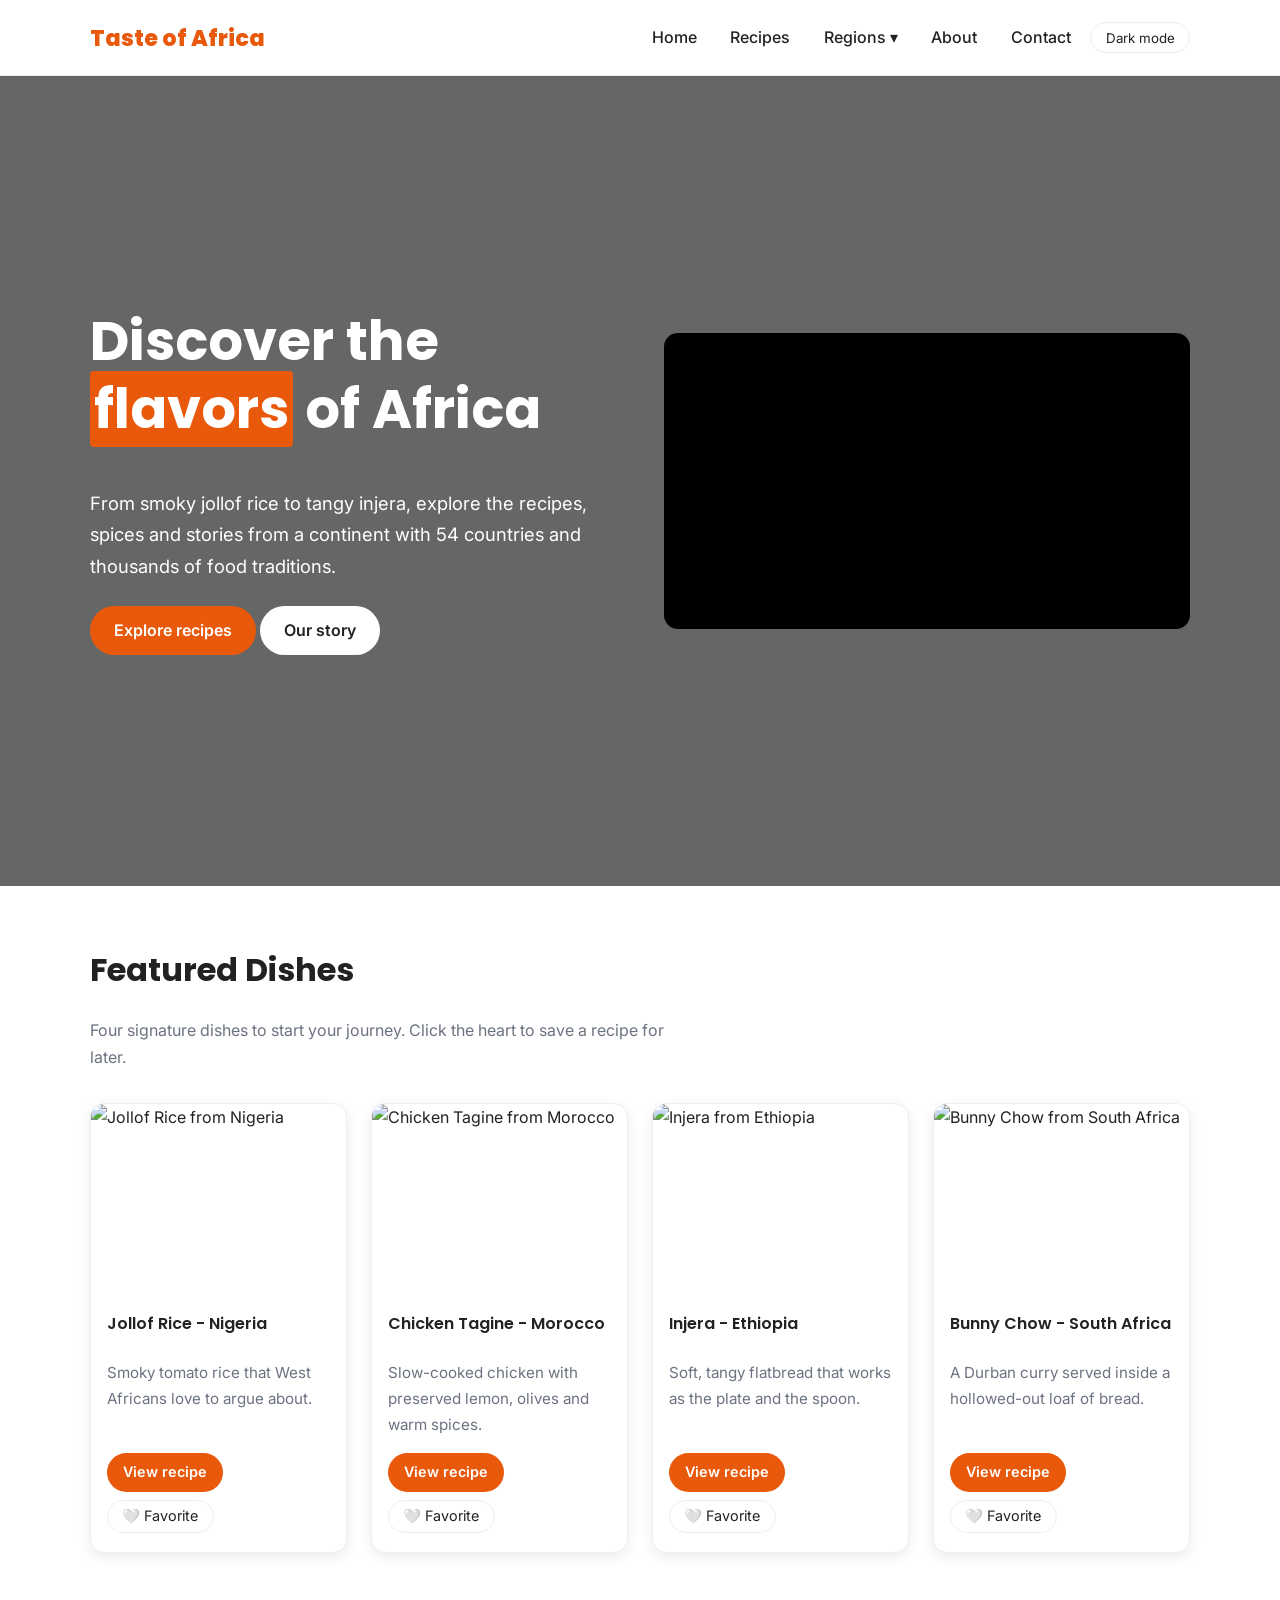
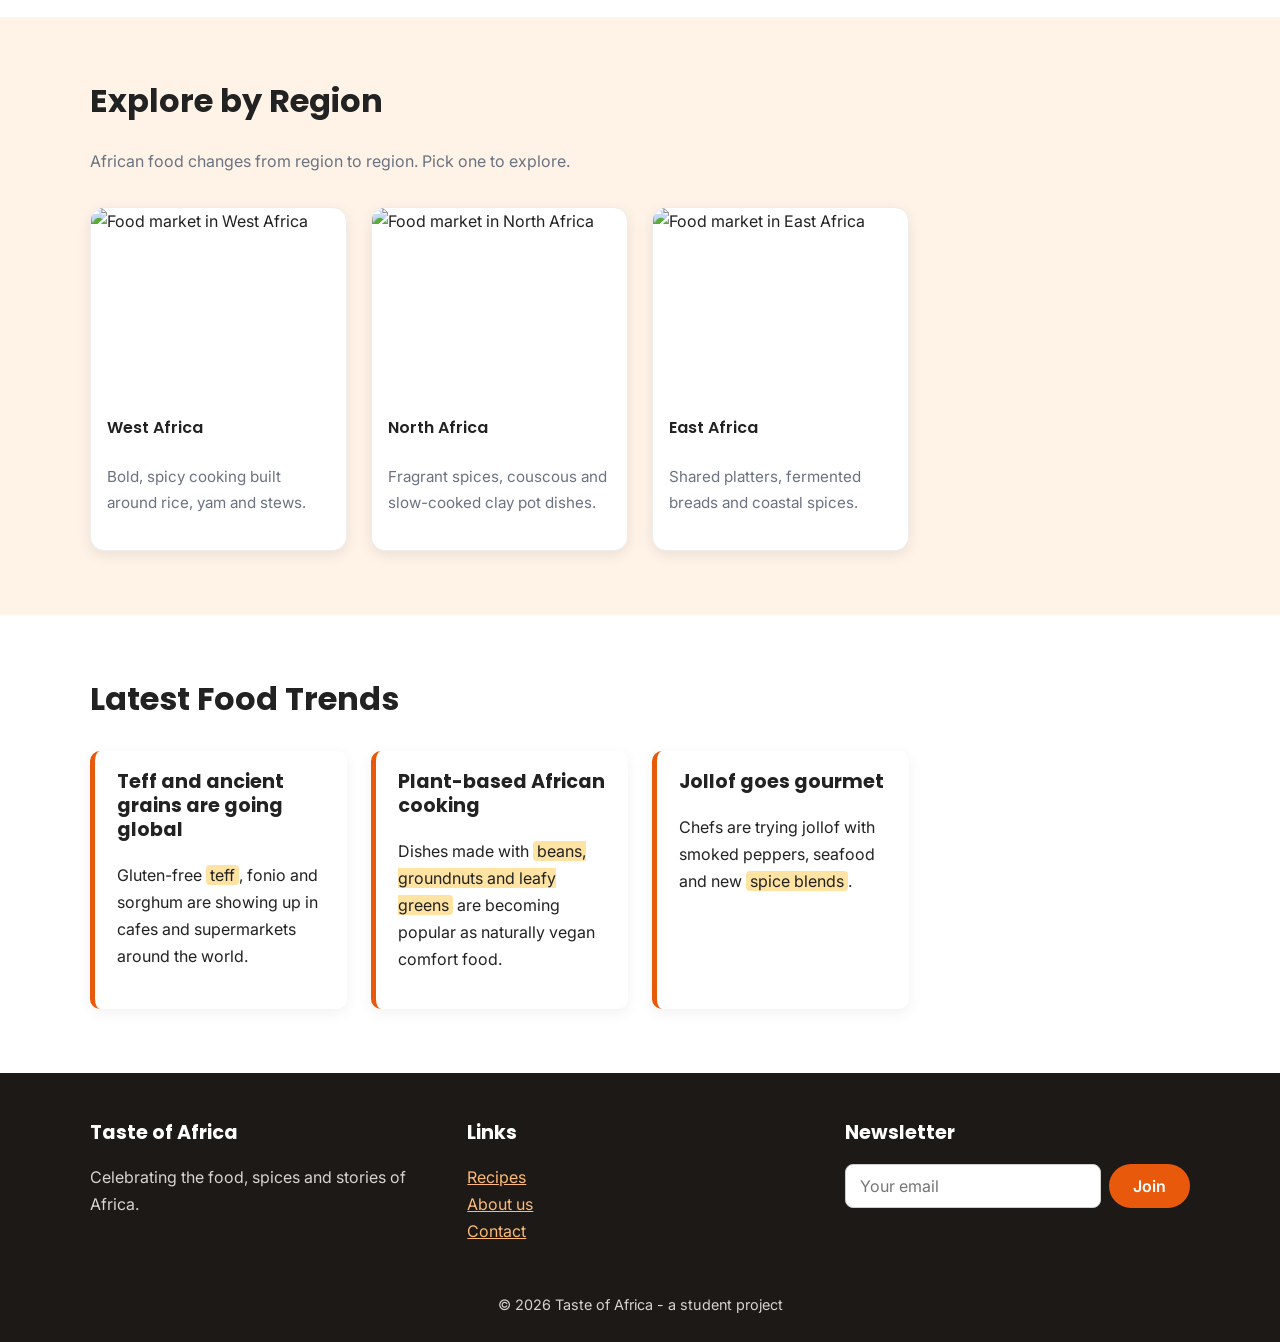
==== index.html @ e361327b "Add website files" ====
<!DOCTYPE html>
<html lang="en">
<head>
  <meta charset="UTF-8">
  <meta name="viewport" content="width=device-width, initial-scale=1.0">
  <title>Home | Taste of Africa</title>
  <link rel="stylesheet" href="styles.css">
</head>
<body>
  <header>
    <div class="container nav-bar">
      <a href="index.html" class="logo">Taste of Africa</a>
      <nav>
        <ul>
          <li><a href="index.html">Home</a></li>
          <li><a href="recipes.html">Recipes</a></li>
          <li class="dropdown">
            <a href="west-africa.html">Regions &#9662;</a>
            <ul class="dropdown-menu">
            <li><a href="west-africa.html">West Africa</a></li>
            <li><a href="north-africa.html">North Africa</a></li>
            <li><a href="east-africa.html">East Africa</a></li>
            <li><a href="southern-africa.html">Southern Africa</a></li>
            </ul>
          </li>
          <li><a href="about.html">About</a></li>
          <li><a href="contact.html">Contact</a></li>
          <li><button id="dark-btn" type="button">Dark mode</button></li>
        </ul>
      </nav>
    </div>
  </header>

  <main>
    <section class="hero">
      <div class="container hero-content">
        <div>
          <h1>Discover the <mark>flavors</mark> of Africa</h1>
          <p>From smoky jollof rice to tangy injera, explore the recipes, spices and stories from a continent with 54 countries and thousands of food traditions.</p>
          <a href="recipes.html" class="btn">Explore recipes</a>
          <a href="about.html" class="btn btn-light">Our story</a>
        </div>
        <div class="video-box">
          <iframe src="https://www.youtube.com/embed/VIDEO_ID_INTRO" title="Introduction to African food culture" allowfullscreen></iframe>
        </div>
      </div>
    </section>

    <section>
      <div class="container">
        <h2>Featured Dishes</h2>
        <p class="subtitle">Four signature dishes to start your journey. Click the heart to save a recipe for later.</p>
        <div class="grid">
        <article class="card recipe-card" data-region="west-africa" data-id="jollof-rice">
          <figure>
            <img src="https://loremflickr.com/800/600/jollof,rice?lock=21" alt="Jollof Rice from Nigeria">
            <figcaption>Jollof Rice - Nigeria</figcaption>
          </figure>
          <div class="card-body">
            <p>Smoky tomato rice that West Africans love to argue about.</p>
            <div class="card-buttons">
              <a href="jollof-rice.html" class="btn small-btn">View recipe</a>
              <button type="button" class="fav-btn" data-id="jollof-rice">🤍 Favorite</button>
            </div>
          </div>
        </article>
        <article class="card recipe-card" data-region="north-africa" data-id="chicken-tagine">
          <figure>
            <img src="https://loremflickr.com/800/600/tagine,morocco?lock=22" alt="Chicken Tagine from Morocco">
            <figcaption>Chicken Tagine - Morocco</figcaption>
          </figure>
          <div class="card-body">
            <p>Slow-cooked chicken with preserved lemon, olives and warm spices.</p>
            <div class="card-buttons">
              <a href="chicken-tagine.html" class="btn small-btn">View recipe</a>
              <button type="button" class="fav-btn" data-id="chicken-tagine">🤍 Favorite</button>
            </div>
          </div>
        </article>
        <article class="card recipe-card" data-region="east-africa" data-id="injera">
          <figure>
            <img src="https://loremflickr.com/800/600/injera,ethiopian,food?lock=23" alt="Injera from Ethiopia">
            <figcaption>Injera - Ethiopia</figcaption>
          </figure>
          <div class="card-body">
            <p>Soft, tangy flatbread that works as the plate and the spoon.</p>
            <div class="card-buttons">
              <a href="injera.html" class="btn small-btn">View recipe</a>
              <button type="button" class="fav-btn" data-id="injera">🤍 Favorite</button>
            </div>
          </div>
        </article>
        <article class="card recipe-card" data-region="southern-africa" data-id="bunny-chow">
          <figure>
            <img src="https://loremflickr.com/800/600/curry,bread?lock=24" alt="Bunny Chow from South Africa">
            <figcaption>Bunny Chow - South Africa</figcaption>
          </figure>
          <div class="card-body">
            <p>A Durban curry served inside a hollowed-out loaf of bread.</p>
            <div class="card-buttons">
              <a href="bunny-chow.html" class="btn small-btn">View recipe</a>
              <button type="button" class="fav-btn" data-id="bunny-chow">🤍 Favorite</button>
            </div>
          </div>
        </article>
        </div>
      </div>
    </section>

    <section class="section-soft">
      <div class="container">
        <h2>Explore by Region</h2>
        <p class="subtitle">African food changes from region to region. Pick one to explore.</p>
        <div class="grid">
        <a href="west-africa.html" class="card region-card">
          <figure>
            <img src="https://loremflickr.com/800/600/west,africa,market?lock=31" alt="Food market in West Africa">
            <figcaption>West Africa</figcaption>
          </figure>
          <div class="card-body"><p>Bold, spicy cooking built around rice, yam and stews.</p></div>
        </a>
        <a href="north-africa.html" class="card region-card">
          <figure>
            <img src="https://loremflickr.com/800/600/moroccan,market,spices?lock=32" alt="Food market in North Africa">
            <figcaption>North Africa</figcaption>
          </figure>
          <div class="card-body"><p>Fragrant spices, couscous and slow-cooked clay pot dishes.</p></div>
        </a>
        <a href="east-africa.html" class="card region-card">
          <figure>
            <img src="https://loremflickr.com/800/600/ethiopia,food,market?lock=33" alt="Food market in East Africa">
            <figcaption>East Africa</figcaption>
          </figure>
          <div class="card-body"><p>Shared platters, fermented breads and coastal spices.</p></div>
        </a>
        </div>
      </div>
    </section>

    <section>
      <div class="container">
        <h2>Latest Food Trends</h2>
        <div class="grid">
        <article class="trend">
          <h3>Teff and ancient grains are going global</h3>
          <p>Gluten-free <mark>teff</mark>, fonio and sorghum are showing up in cafes and supermarkets around the world.</p>
        </article>
        <article class="trend">
          <h3>Plant-based African cooking</h3>
          <p>Dishes made with <mark>beans, groundnuts and leafy greens</mark> are becoming popular as naturally vegan comfort food.</p>
        </article>
        <article class="trend">
          <h3>Jollof goes gourmet</h3>
          <p>Chefs are trying jollof with smoked peppers, seafood and new <mark>spice blends</mark>.</p>
        </article>
        </div>
      </div>
    </section>
  </main>

  <footer>
    <div class="container footer-grid">
      <div>
        <h3>Taste of Africa</h3>
        <p>Celebrating the food, spices and stories of Africa.</p>
      </div>
      <div>
        <h3>Links</h3>
        <p><a href="recipes.html">Recipes</a><br><a href="about.html">About us</a><br><a href="contact.html">Contact</a></p>
      </div>
      <div>
        <h3>Newsletter</h3>
        <form id="newsletter-form" class="newsletter">
          <label for="newsletter-email" style="display:none">Email</label>
          <input type="email" id="newsletter-email" placeholder="Your email" required>
          <button type="submit" class="btn">Join</button>
        </form>
        <p id="newsletter-message"></p>
      </div>
    </div>
    <p class="copyright">&copy; 2026 Taste of Africa - a student project</p>
  </footer>

  <script src="script.js"></script>
</body>
</html>
---- styles.css ----
/* Taste of Africa - styles.css */

/* Google Fonts: Poppins for headings, Inter for body text */
@import url('https://fonts.googleapis.com/css2?family=Inter:wght@400;500;600&family=Poppins:wght@600;700;800&display=swap');

/* ---------- colors (change them here and the whole site changes) ---------- */
:root {
  --accent: #e8590c;      /* burnt orange, like spice */
  --accent-dark: #c2410c;
  --soft: #fff3e8;        /* light orange background */
  --bg: #ffffff;
  --card: #ffffff;
  --text: #222222;
  --gray: #6b7280;
  --border: #eeeeee;
}

/* dark mode colors - the "dark" class is added to <body> by script.js */
body.dark {
  --soft: #2a211b;
  --bg: #161210;
  --card: #211a16;
  --text: #f3f3f3;
  --gray: #b5aca6;
  --border: #3a2f28;
}

/* ---------- basic styles ---------- */
* {
  box-sizing: border-box;
}

body {
  margin: 0;
  font-family: 'Inter', sans-serif;
  font-size: 1rem;
  line-height: 1.7;
  color: var(--text);
  background: var(--bg);
}

h1, h2, h3 {
  font-family: 'Poppins', sans-serif;
  line-height: 1.25;
  margin-top: 0;
}

h1 { font-size: 2.8rem; }
h2 { font-size: 2rem; }
h3 { font-size: 1.2rem; }

a { color: var(--accent); }

img {
  max-width: 100%;
  display: block;
}

.container {
  width: 90%;
  max-width: 1100px;
  margin: 0 auto;
}

section {
  padding: 4rem 0;
}

.section-soft {
  background: var(--soft);
}

.subtitle {
  color: var(--gray);
  max-width: 600px;
}

/* highlighted words (<mark>) */
mark {
  background: #ffe3a3;
  color: #222;
  padding: 0 4px;
  border-radius: 4px;
}

/* ---------- header and navigation ---------- */
header {
  background: var(--bg);
  border-bottom: 1px solid var(--border);
  position: sticky;
  top: 0;
  z-index: 10;
}

.nav-bar {
  display: flex;
  justify-content: space-between;
  align-items: center;
  padding: 1rem 0;
  flex-wrap: wrap;
}

.logo {
  font-family: 'Poppins', sans-serif;
  font-weight: 800;
  font-size: 1.4rem;
  color: var(--accent);
  text-decoration: none;
}

nav ul {
  list-style: none;
  margin: 0;
  padding: 0;
  display: flex;
  gap: 0.3rem;
  align-items: center;
  flex-wrap: wrap;
}

nav a {
  display: block;
  padding: 0.5rem 0.9rem;
  color: var(--text);
  text-decoration: none;
  font-weight: 500;
  border-radius: 6px;
}

/* hover effect for the menu */
nav a:hover {
  color: var(--accent);
  background: var(--soft);
  text-decoration: underline;
}

/* dropdown menu for the regions */
.dropdown {
  position: relative;
}

.dropdown-menu {
  display: none;
  position: absolute;
  top: 100%;
  left: 0;
  min-width: 180px;
  background: var(--card);
  border: 1px solid var(--border);
  border-radius: 8px;
  box-shadow: 0 6px 20px rgba(0, 0, 0, 0.12);
  padding: 0.4rem;
  flex-direction: column;
  align-items: stretch;
}

.dropdown:hover .dropdown-menu,
.dropdown:focus-within .dropdown-menu {
  display: flex;
}

#dark-btn {
  background: none;
  border: 1px solid var(--border);
  color: var(--text);
  border-radius: 20px;
  padding: 0.4rem 0.9rem;
  cursor: pointer;
  font-family: inherit;
}

/* ---------- buttons ---------- */
.btn {
  display: inline-block;
  background: var(--accent);
  color: white;
  border: none;
  padding: 0.7rem 1.5rem;
  border-radius: 30px;
  font-family: inherit;
  font-size: 1rem;
  font-weight: 600;
  text-decoration: none;
  cursor: pointer;
}

.btn:hover {
  background: var(--accent-dark);
}

.btn-light {
  background: white;
  color: #222;
}

.btn-light:hover {
  background: #eeeeee;
}

/* ---------- hero (home page) ---------- */
.hero {
  min-height: 90vh;
  display: flex;
  align-items: center;
  color: white;
  /* dark overlay on top of the background image */
  background: linear-gradient(rgba(0, 0, 0, 0.6), rgba(0, 0, 0, 0.6)),
    url('https://loremflickr.com/1600/900/african,food?lock=11') center / cover;
}

.hero-content {
  display: grid;
  grid-template-columns: 1fr 1fr;
  gap: 3rem;
  align-items: center;
}

.hero h1 {
  font-size: 3.4rem;
}

.hero p {
  font-size: 1.15rem;
  margin-bottom: 1.5rem;
}

.hero mark {
  background: var(--accent);
  color: white;
}

/* ---------- videos and maps ---------- */
.video-box,
.map-box {
  position: relative;
  width: 100%;
  padding-bottom: 56.25%;   /* keeps a 16:9 shape on every screen */
  border-radius: 14px;
  overflow: hidden;
  background: black;
}

.map-box {
  padding-bottom: 65%;
}

.video-box iframe,
.map-box iframe {
  position: absolute;
  top: 0;
  left: 0;
  width: 100%;
  height: 100%;
  border: 0;
}

/* ---------- cards ---------- */
.grid {
  display: grid;
  grid-template-columns: repeat(auto-fill, minmax(250px, 1fr));
  gap: 1.5rem;
  margin-top: 2rem;
}

.card {
  background: var(--card);
  border: 1px solid var(--border);
  border-radius: 14px;
  overflow: hidden;
  box-shadow: 0 4px 14px rgba(0, 0, 0, 0.08);
  display: flex;
  flex-direction: column;
}

.card:hover {
  box-shadow: 0 10px 24px rgba(0, 0, 0, 0.16);
}

.card figure {
  margin: 0;
}

.card img {
  width: 100%;
  height: 190px;
  object-fit: cover;
}

.card figcaption {
  font-family: 'Poppins', sans-serif;
  font-weight: 600;
  padding: 1rem 1rem 0;
}

.card-body {
  padding: 0.5rem 1rem 1.2rem;
  display: flex;
  flex-direction: column;
  flex: 1;
}

.card-body p {
  color: var(--gray);
  font-size: 0.95rem;
  flex: 1;
}

.card-buttons {
  display: flex;
  gap: 0.5rem;
  align-items: center;
  flex-wrap: wrap;
}

.small-btn {
  padding: 0.45rem 1rem;
  font-size: 0.9rem;
}

/* hidden is added by the filter in script.js */
.hidden {
  display: none;
}

.region-card {
  text-decoration: none;
  color: var(--text);
}

/* ---------- favorite button ---------- */
.fav-btn {
  background: none;
  border: 1px solid var(--border);
  color: var(--text);
  border-radius: 30px;
  padding: 0.4rem 0.9rem;
  cursor: pointer;
  font-family: inherit;
  font-size: 0.9rem;
}

.fav-btn.active {
  background: #ffe3e3;
  border-color: #e03131;
  color: #c92a2a;
}

/* ---------- filter buttons ---------- */
.filters {
  display: flex;
  flex-wrap: wrap;
  gap: 0.6rem;
  margin-top: 1.5rem;
}

.filter-btn {
  background: var(--card);
  color: var(--text);
  border: 1px solid var(--border);
  padding: 0.5rem 1.1rem;
  border-radius: 30px;
  cursor: pointer;
  font-family: inherit;
  font-size: 0.95rem;
}

.filter-btn:hover {
  border-color: var(--accent);
}

.filter-btn.active {
  background: var(--accent);
  border-color: var(--accent);
  color: white;
}

/* ---------- trends (home) ---------- */
.trend {
  background: var(--card);
  border-left: 5px solid var(--accent);
  border-radius: 10px;
  padding: 1.2rem 1.4rem;
  box-shadow: 0 4px 14px rgba(0, 0, 0, 0.06);
}

/* ---------- page title banner (inner pages) ---------- */
.page-title {
  background: var(--soft);
  padding: 3.5rem 0;
}

.page-title p {
  color: var(--gray);
  margin: 0;
}

/* ---------- recipe page ---------- */
.two-columns {
  display: grid;
  grid-template-columns: 1fr 1fr;
  gap: 2.5rem;
  align-items: start;
}

.recipe-img {
  width: 100%;
  border-radius: 14px;
}

.box {
  background: var(--card);
  border: 1px solid var(--border);
  border-radius: 14px;
  padding: 1.5rem;
  margin-bottom: 1.5rem;
}

.servings {
  display: flex;
  align-items: center;
  gap: 0.7rem;
  margin-bottom: 1rem;
}

.servings button {
  width: 34px;
  height: 34px;
  border-radius: 50%;
  border: 1px solid var(--accent);
  background: var(--card);
  color: var(--accent);
  font-size: 1.1rem;
  cursor: pointer;
}

.servings button:hover {
  background: var(--accent);
  color: white;
}

.ingredients li {
  padding: 0.3rem 0;
}

/* expandable instructions */
details {
  background: var(--card);
  border: 1px solid var(--border);
  border-radius: 10px;
  margin-bottom: 0.8rem;
}

summary {
  padding: 0.9rem 1.2rem;
  font-weight: 600;
  cursor: pointer;
}

details ol {
  margin: 0;
  padding: 0.5rem 1.2rem 1rem 2.5rem;
}

/* nutrition table */
table {
  width: 100%;
  border-collapse: collapse;
}

th, td {
  text-align: left;
  padding: 0.6rem 0.8rem;
  border-bottom: 1px solid var(--border);
}

thead th {
  background: var(--accent);
  color: white;
}

/* ---------- about page ---------- */
.mission {
  font-size: 1.3rem;
  font-weight: 500;
  background: var(--soft);
  border-left: 5px solid var(--accent);
  padding: 1.5rem 2rem;
  border-radius: 10px;
  margin: 0;
}

/* ---------- contact form ---------- */
.form-box {
  max-width: 600px;
  margin: 0 auto;
  background: var(--card);
  border: 1px solid var(--border);
  border-radius: 14px;
  padding: 2rem;
  box-shadow: 0 4px 14px rgba(0, 0, 0, 0.08);
}

.form-row {
  margin-bottom: 1.2rem;
}

label {
  display: block;
  font-weight: 600;
  margin-bottom: 0.3rem;
}

input,
select,
textarea {
  width: 100%;
  padding: 0.7rem 0.9rem;
  font-family: inherit;
  font-size: 1rem;
  color: var(--text);
  background: var(--bg);
  border: 1px solid #cfcfcf;
  border-radius: 8px;
}

/* focus state: the box glows orange when you click in it */
input:focus,
select:focus,
textarea:focus {
  outline: none;
  border-color: var(--accent);
  box-shadow: 0 0 0 3px rgba(232, 89, 12, 0.25);
}

textarea {
  height: 150px;
  resize: vertical;
}

.error {
  color: #e03131;
  font-weight: 600;
  margin: 0.3rem 0 0;
}

.thanks {
  text-align: center;
  background: #ebfbee;
  color: #2b8a3e;
  border: 1px solid #8ce99a;
  border-radius: 10px;
  padding: 2rem;
  font-size: 1.2rem;
}

/* ---------- footer ---------- */
footer {
  background: #1c1917;
  color: #d6d3d1;
  padding: 3rem 0 1.5rem;
}

footer h3 {
  color: white;
}

footer a {
  color: #fdba74;
}

.footer-grid {
  display: grid;
  grid-template-columns: repeat(auto-fit, minmax(240px, 1fr));
  gap: 2rem;
}

.newsletter {
  display: flex;
  gap: 0.5rem;
}

.copyright {
  text-align: center;
  margin: 2rem 0 0;
  font-size: 0.9rem;
}

/* ---------- small screens (phones and tablets) ---------- */
@media (max-width: 800px) {
  h1 { font-size: 2rem; }
  h2 { font-size: 1.6rem; }
  .hero h1 { font-size: 2.2rem; }
  .hero-content,
  .two-columns {
    grid-template-columns: 1fr;
  }
  .hero { min-height: auto; padding: 3rem 0; }
  section { padding: 2.5rem 0; }
  .nav-bar { gap: 0.5rem; }
}
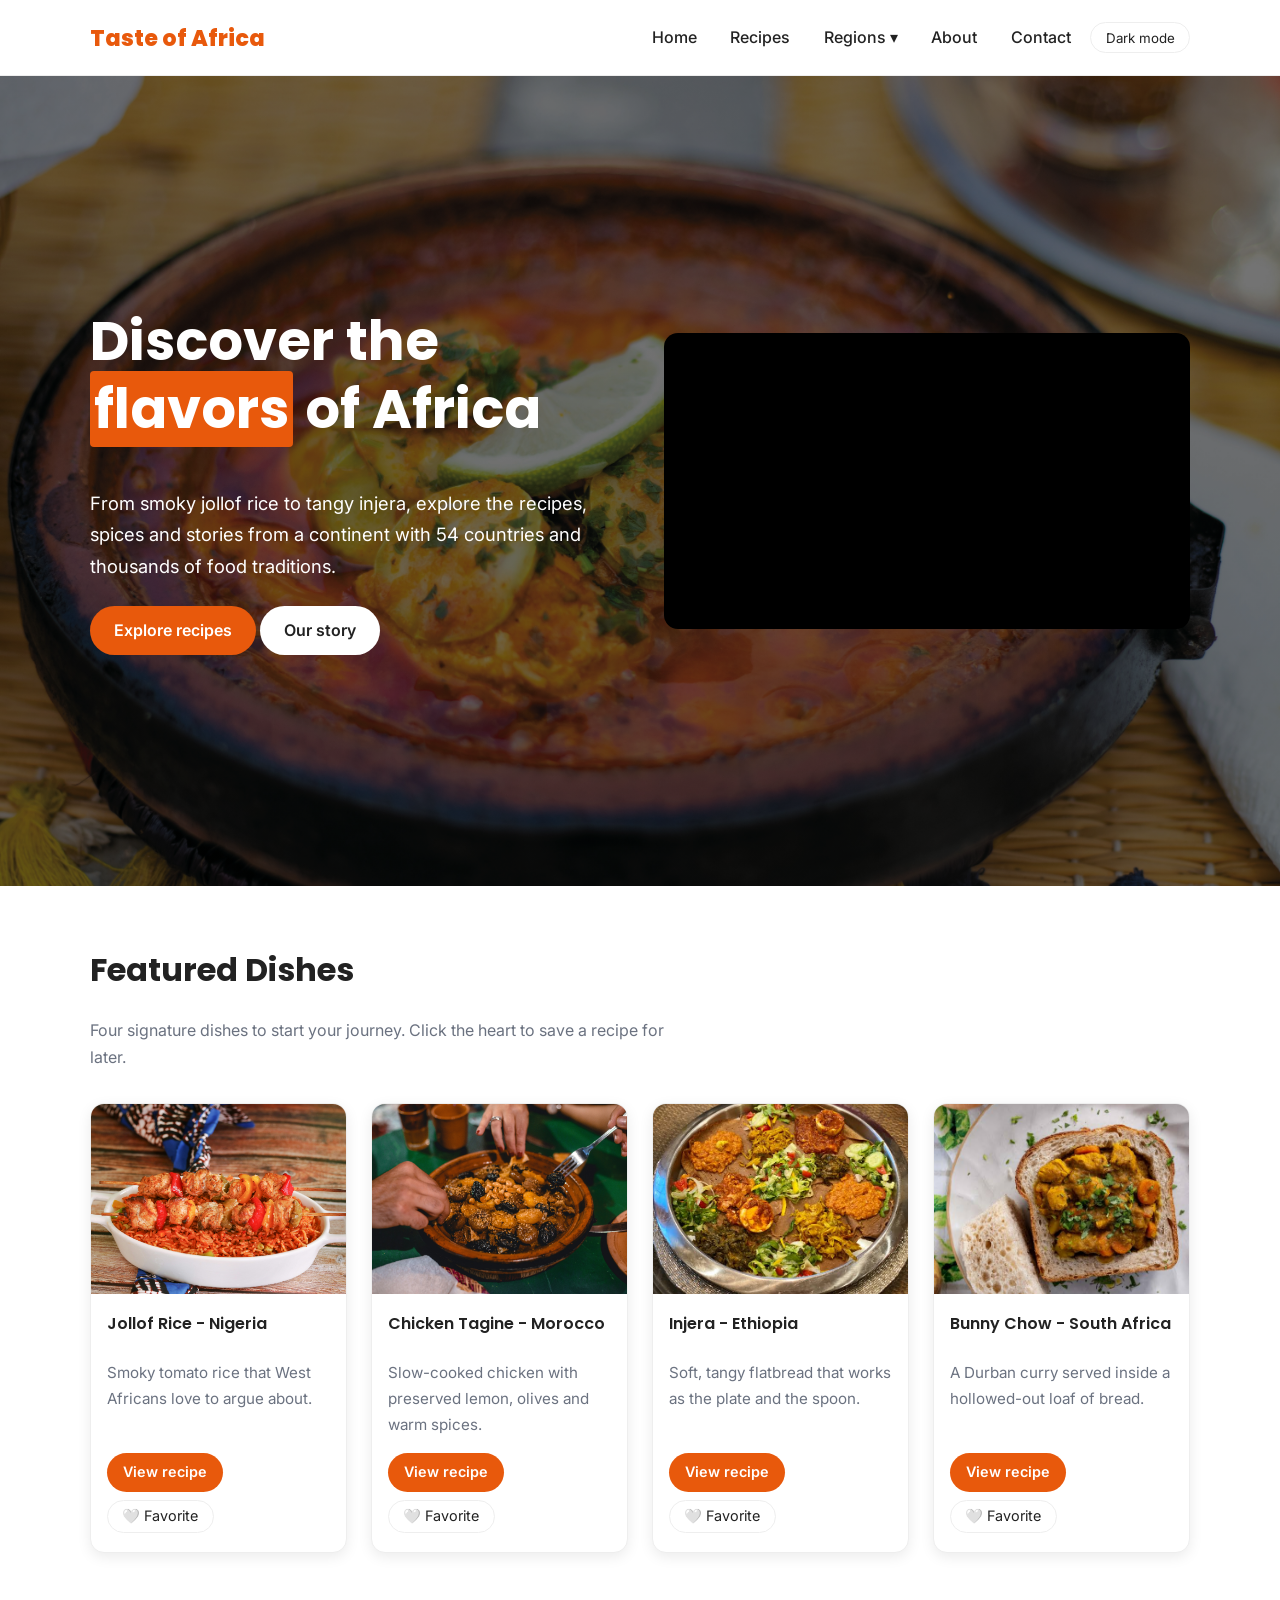
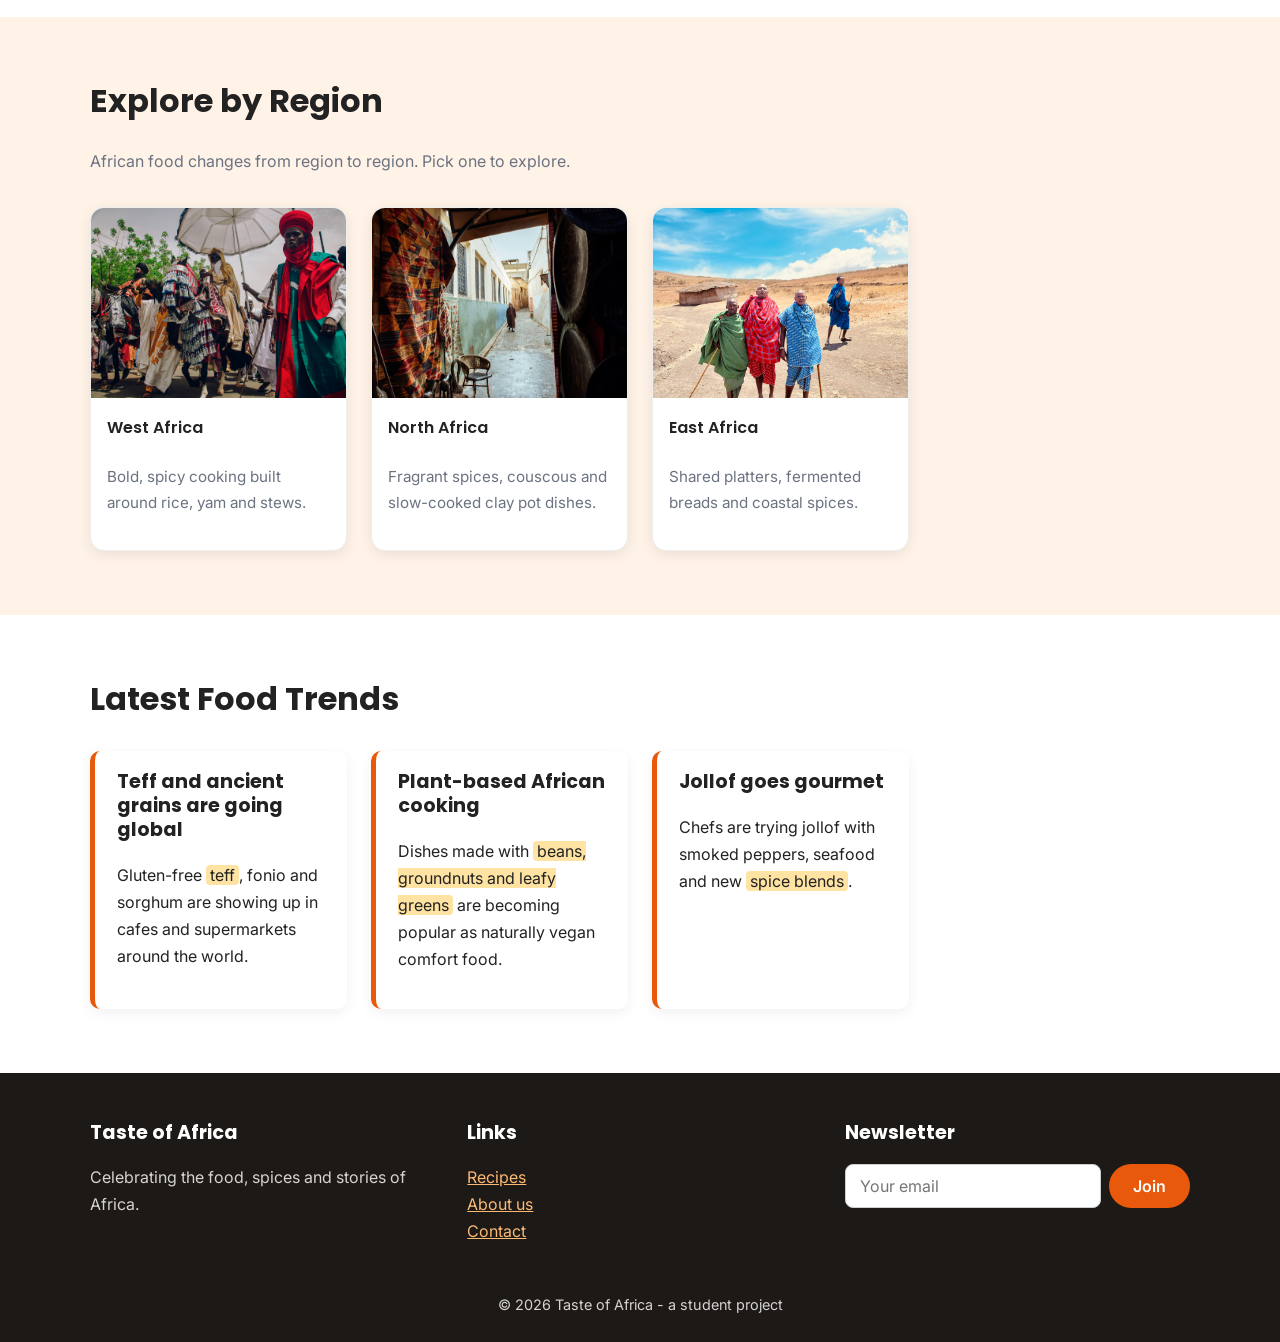
==== commit 1ccfd26b: "update home and recipes pages with new images and intro video" ====
--- a/index.html
+++ b/index.html
@@ -41,7 +41,7 @@
           <a href="about.html" class="btn btn-light">Our story</a>
         </div>
         <div class="video-box">
-          <iframe src="https://www.youtube.com/embed/VIDEO_ID_INTRO" title="Introduction to African food culture" allowfullscreen></iframe>
+          <iframe src="https://www.youtube.com/embed/EfZEArZcfAY" title="Introduction to African food culture" allowfullscreen></iframe>
         </div>
       </div>
     </section>
@@ -53,7 +53,7 @@
         <div class="grid">
         <article class="card recipe-card" data-region="west-africa" data-id="jollof-rice">
           <figure>
-            <img src="https://loremflickr.com/800/600/jollof,rice?lock=21" alt="Jollof Rice from Nigeria">
+            <img src="images/jollof.jpg" alt="Jollof Rice from Nigeria">
             <figcaption>Jollof Rice - Nigeria</figcaption>
           </figure>
           <div class="card-body">
@@ -66,7 +66,7 @@
         </article>
         <article class="card recipe-card" data-region="north-africa" data-id="chicken-tagine">
           <figure>
-            <img src="https://loremflickr.com/800/600/tagine,morocco?lock=22" alt="Chicken Tagine from Morocco">
+            <img src="images/tagine.jpg" alt="Chicken Tagine from Morocco">
             <figcaption>Chicken Tagine - Morocco</figcaption>
           </figure>
           <div class="card-body">
@@ -79,7 +79,7 @@
         </article>
         <article class="card recipe-card" data-region="east-africa" data-id="injera">
           <figure>
-            <img src="https://loremflickr.com/800/600/injera,ethiopian,food?lock=23" alt="Injera from Ethiopia">
+            <img src="images/injera.jpg" alt="Injera from Ethiopia">
             <figcaption>Injera - Ethiopia</figcaption>
           </figure>
           <div class="card-body">
@@ -92,7 +92,7 @@
         </article>
         <article class="card recipe-card" data-region="southern-africa" data-id="bunny-chow">
           <figure>
-            <img src="https://loremflickr.com/800/600/curry,bread?lock=24" alt="Bunny Chow from South Africa">
+            <img src="images/bunny-chow.jpg" alt="Bunny Chow from South Africa">
             <figcaption>Bunny Chow - South Africa</figcaption>
           </figure>
           <div class="card-body">
@@ -114,21 +114,21 @@
         <div class="grid">
         <a href="west-africa.html" class="card region-card">
           <figure>
-            <img src="https://loremflickr.com/800/600/west,africa,market?lock=31" alt="Food market in West Africa">
+            <img src="images/west-africa.jpg" alt="Food market in West Africa">
             <figcaption>West Africa</figcaption>
           </figure>
           <div class="card-body"><p>Bold, spicy cooking built around rice, yam and stews.</p></div>
         </a>
         <a href="north-africa.html" class="card region-card">
           <figure>
-            <img src="https://loremflickr.com/800/600/moroccan,market,spices?lock=32" alt="Food market in North Africa">
+            <img src="images/north-africa.jpg" alt="Food market in North Africa">
             <figcaption>North Africa</figcaption>
           </figure>
           <div class="card-body"><p>Fragrant spices, couscous and slow-cooked clay pot dishes.</p></div>
         </a>
         <a href="east-africa.html" class="card region-card">
           <figure>
-            <img src="https://loremflickr.com/800/600/ethiopia,food,market?lock=33" alt="Food market in East Africa">
+            <img src="images/east-africa.jpg" alt="Food market in East Africa">
             <figcaption>East Africa</figcaption>
           </figure>
           <div class="card-body"><p>Shared platters, fermented breads and coastal spices.</p></div>
--- a/styles.css
+++ b/styles.css
@@ -204,8 +204,9 @@
   align-items: center;
   color: white;
   /* dark overlay on top of the background image */
-  background: linear-gradient(rgba(0, 0, 0, 0.6), rgba(0, 0, 0, 0.6)),
-    url('https://loremflickr.com/1600/900/african,food?lock=11') center / cover;
+  background: linear-gradient(rgba(0, 0, 0, 0.55), rgba(0, 0, 0, 0.55)),
+  url('images/hero.jpg') center / cover,
+  linear-gradient(135deg, #7c2d12, #e8590c);
 }
 
 .hero-content {
